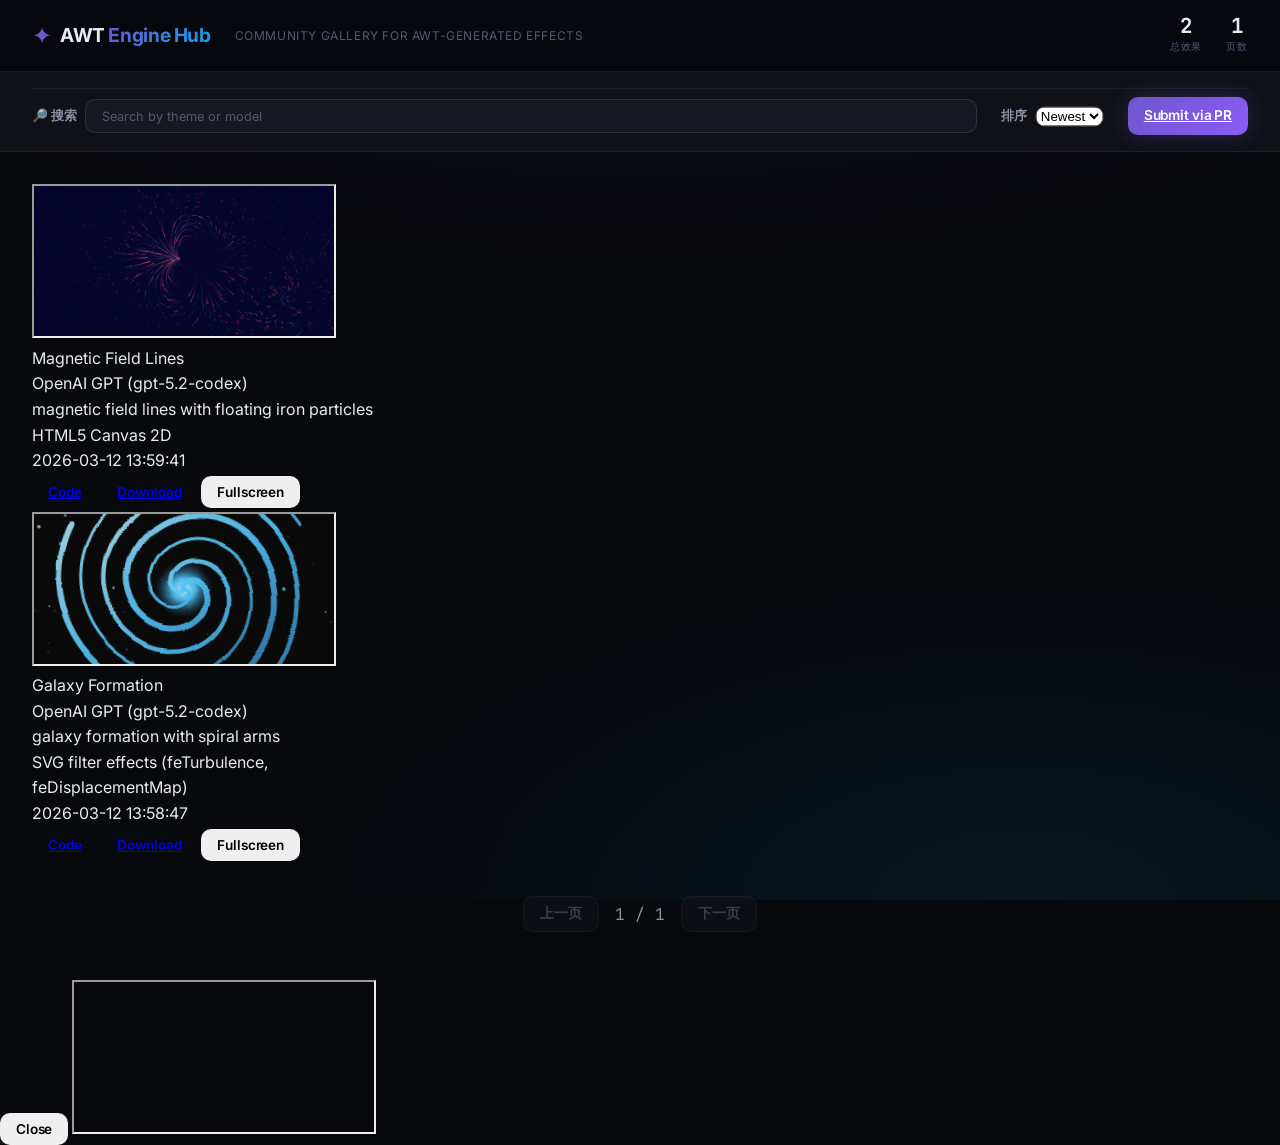
==== index.html @ 46ad435f "Rename to AWT-Engine-Hub, align UI, add pagination" ====
<!DOCTYPE html>
<html lang="en">
<head>
  <meta charset="UTF-8" />
  <meta name="viewport" content="width=device-width, initial-scale=1.0" />
  <title>AWT Engine Hub</title>
  <link rel="preconnect" href="https://fonts.googleapis.com" />
  <link rel="preconnect" href="https://fonts.gstatic.com" crossorigin />
  <link href="https://fonts.googleapis.com/css2?family=Inter:wght@300;400;500;600;700&family=JetBrains+Mono:wght@400;500&display=swap" rel="stylesheet" />
  <link rel="stylesheet" href="assets/style.css" />
</head>
<body>
  <header id="app-header">
    <div class="header-left">
      <div class="logo">
        <span class="logo-icon">✦</span>
        <h1>AWT <span class="accent">Engine Hub</span></h1>
      </div>
      <p class="tagline">Community gallery for AWT-generated effects</p>
    </div>
    <div class="header-right">
      <div class="stats-bar" id="stats-bar">
        <div class="stat">
          <span class="stat-value" id="stat-total">0</span>
          <span class="stat-label">总效果</span>
        </div>
        <div class="stat">
          <span class="stat-value" id="stat-pages">0</span>
          <span class="stat-label">页数</span>
        </div>
      </div>
    </div>
  </header>

  <section id="control-panel">
    <div class="controls-row controls-row-extra">
      <div class="topic-control">
        <label for="search">🔎 搜索</label>
        <input id="search" type="text" placeholder="Search by theme or model" />
      </div>
      <div class="dimension-toggle">
        <label>排序</label>
        <div class="toggle-group">
          <select id="sort" class="select">
            <option value="newest">Newest</option>
            <option value="oldest">Oldest</option>
          </select>
        </div>
      </div>
      <div class="evolution-control">
        <a class="btn btn-primary" href="https://github.com/sge2a/AWT-Engine-Hub/new/main/effects" target="_blank">Submit via PR</a>
      </div>
    </div>
  </section>

  <section id="gallery" class="gallery-grid" >
    <div id="grid" class="grid"></div>
    <div id="empty" class="empty">No effects yet. Submit one via PR!</div>
  </section>

  <div class="pagination" id="pager">
    <button class="btn btn-secondary" id="page-prev">上一页</button>
    <span class="page-info" id="page-info">1 / 1</span>
    <button class="btn btn-secondary" id="page-next">下一页</button>
  </div>

  <div id="modal" class="modal">
    <div class="inner">
      <button id="modal-close" class="btn close">Close</button>
      <iframe id="modal-frame" sandbox="allow-scripts" title="Fullscreen"></iframe>
    </div>
  </div>

  <script src="assets/app.js"></script>
</body>
</html>
---- assets/style.css ----
/* ================================================
   AWT Visual Effects — Design System
   ================================================ */

/* === CSS Variables === */
:root {
  /* Color Palette */
  --bg-primary: #08090d;
  --bg-secondary: #0f1117;
  --bg-surface: #161821;
  --bg-surface-hover: #1c1e2a;
  --bg-elevated: #1f2233;

  --text-primary: #e8eaf0;
  --text-secondary: #8b8fa3;
  --text-muted: #555770;

  --accent-primary: #6e56cf;
  --accent-primary-hover: #7c67d6;
  --accent-secondary: #0ea5e9;
  --accent-success: #22c55e;
  --accent-warning: #f59e0b;
  --accent-error: #ef4444;

  --border-subtle: rgba(255, 255, 255, 0.06);
  --border-default: rgba(255, 255, 255, 0.1);

  --glow-accent: 0 0 20px rgba(110, 86, 207, 0.3);
  --glow-success: 0 0 15px rgba(34, 197, 94, 0.3);

  /* Typography */
  --font-sans: 'Inter', -apple-system, sans-serif;
  --font-mono: 'JetBrains Mono', 'Fira Code', monospace;

  /* Spacing */
  --space-xs: 4px;
  --space-sm: 8px;
  --space-md: 16px;
  --space-lg: 24px;
  --space-xl: 32px;
  --space-2xl: 48px;

  /* Radius */
  --radius-sm: 6px;
  --radius-md: 10px;
  --radius-lg: 16px;
  --radius-xl: 24px;

  /* Transitions */
  --ease-out: cubic-bezier(0.16, 1, 0.3, 1);
  --ease-spring: cubic-bezier(0.34, 1.56, 0.64, 1);
  --duration-fast: 150ms;
  --duration-normal: 250ms;
  --duration-slow: 400ms;
}

/* === Reset & Base === */
*,
*::before,
*::after {
  margin: 0;
  padding: 0;
  box-sizing: border-box;
}

html {
  font-size: 16px;
  -webkit-font-smoothing: antialiased;
  -moz-osx-font-smoothing: grayscale;
}

body {
  font-family: var(--font-sans);
  background: var(--bg-primary);
  color: var(--text-primary);
  min-height: 100vh;
  line-height: 1.6;
  overflow-x: hidden;
}

/* Subtle animated background */
body::before {
  content: '';
  position: fixed;
  top: 0;
  left: 0;
  right: 0;
  bottom: 0;
  background:
    radial-gradient(ellipse 80% 50% at 50% -20%, rgba(110, 86, 207, 0.12), transparent),
    radial-gradient(ellipse 60% 40% at 80% 100%, rgba(14, 165, 233, 0.08), transparent);
  pointer-events: none;
  z-index: 0;
}

/* === Header === */
#app-header {
  position: sticky;
  top: 0;
  z-index: 100;
  display: flex;
  align-items: center;
  justify-content: space-between;
  padding: var(--space-md) var(--space-xl);
  background: rgba(8, 9, 13, 0.85);
  backdrop-filter: blur(20px) saturate(180%);
  -webkit-backdrop-filter: blur(20px) saturate(180%);
  border-bottom: 1px solid var(--border-subtle);
}

.header-left {
  display: flex;
  align-items: center;
  gap: var(--space-lg);
}

.logo {
  display: flex;
  align-items: center;
  gap: var(--space-sm);
}

.logo-icon {
  font-size: 1.5rem;
  color: var(--accent-primary);
  animation: pulse-glow 3s ease-in-out infinite;
}

@keyframes pulse-glow {
  0%, 100% { opacity: 1; text-shadow: 0 0 10px rgba(110, 86, 207, 0.5); }
  50% { opacity: 0.7; text-shadow: 0 0 20px rgba(110, 86, 207, 0.8); }
}

.logo h1 {
  font-size: 1.2rem;
  font-weight: 700;
  letter-spacing: -0.02em;
}

.logo .accent {
  background: linear-gradient(135deg, var(--accent-primary), var(--accent-secondary));
  -webkit-background-clip: text;
  -webkit-text-fill-color: transparent;
  background-clip: text;
}

.tagline {
  font-size: 0.75rem;
  color: var(--text-muted);
  font-weight: 400;
  letter-spacing: 0.05em;
  text-transform: uppercase;
}

.stats-bar {
  display: flex;
  gap: var(--space-lg);
}

.stat {
  display: flex;
  flex-direction: column;
  align-items: center;
  gap: 2px;
}

.stat-value {
  font-size: 1.3rem;
  font-weight: 700;
  font-family: var(--font-mono);
  color: var(--text-primary);
  line-height: 1;
}

.stat-label {
  font-size: 0.65rem;
  color: var(--text-muted);
  text-transform: uppercase;
  letter-spacing: 0.08em;
}

/* === Control Panel === */
#control-panel {
  position: relative;
  z-index: 10;
  padding: var(--space-md) var(--space-xl);
  background: var(--bg-secondary);
  border-bottom: 1px solid var(--border-subtle);
  display: flex;
  flex-direction: column;
  gap: var(--space-md);
}

.gallery-grid {
  padding: 0 var(--space-xl) var(--space-2xl);
}

.pagination {
  display: flex;
  align-items: center;
  justify-content: center;
  gap: var(--space-md);
  padding-bottom: var(--space-2xl);
}

.page-info {
  color: var(--text-secondary);
  font-family: var(--font-mono);
}

.controls-row {
  display: flex;
  align-items: center;
  gap: var(--space-md);
  flex-wrap: wrap;
}

.providers-row {
  display: flex;
  gap: var(--space-sm);
  flex-wrap: wrap;
}

.provider-badge {
  display: inline-flex;
  align-items: center;
  gap: var(--space-xs);
  padding: var(--space-xs) var(--space-sm);
  border-radius: var(--radius-sm);
  font-size: 0.75rem;
  font-weight: 500;
  background: rgba(255, 255, 255, 0.04);
  border: 1px solid var(--border-subtle);
  transition: all var(--duration-fast) var(--ease-out);
}

.provider-badge .dot {
  width: 6px;
  height: 6px;
  border-radius: 50%;
}

.provider-badge:hover {
  background: rgba(255, 255, 255, 0.08);
}

/* Buttons */
.btn {
  display: inline-flex;
  align-items: center;
  gap: var(--space-sm);
  padding: var(--space-sm) var(--space-md);
  border: none;
  border-radius: var(--radius-md);
  font-family: var(--font-sans);
  font-size: 0.85rem;
  font-weight: 600;
  cursor: pointer;
  transition: all var(--duration-fast) var(--ease-out);
  letter-spacing: -0.01em;
}

.btn:disabled {
  opacity: 0.4;
  cursor: not-allowed;
}

.btn-primary {
  background: linear-gradient(135deg, var(--accent-primary), #8b5cf6);
  color: white;
  box-shadow: var(--glow-accent);
}

.btn-primary:hover:not(:disabled) {
  transform: translateY(-1px);
  box-shadow: 0 4px 20px rgba(110, 86, 207, 0.4);
}

.btn-secondary {
  background: var(--bg-surface);
  color: var(--text-secondary);
  border: 1px solid var(--border-default);
}

.btn-secondary:hover:not(:disabled) {
  background: var(--bg-surface-hover);
  color: var(--text-primary);
}

.btn-accent {
  background: linear-gradient(135deg, var(--accent-secondary), #38bdf8);
  color: white;
}

.btn-accent:hover:not(:disabled) {
  transform: translateY(-1px);
  box-shadow: 0 4px 20px rgba(14, 165, 233, 0.4);
}

.btn-icon-only {
  background: rgba(255, 255, 255, 0.06);
  color: var(--text-secondary);
  border: 1px solid var(--border-subtle);
  width: 36px;
  height: 36px;
  padding: 0;
  display: inline-flex;
  align-items: center;
  justify-content: center;
  border-radius: var(--radius-sm);
  cursor: pointer;
  font-family: var(--font-mono);
  font-size: 0.85rem;
  transition: all var(--duration-fast) var(--ease-out);
}

.btn-icon-only:hover {
  background: rgba(255, 255, 255, 0.12);
  color: var(--text-primary);
}

.btn-small {
  font-size: 0.75rem;
  padding: var(--space-xs) var(--space-sm);
  background: var(--accent-primary);
  color: white;
  border: none;
  border-radius: var(--radius-sm);
  cursor: pointer;
  font-family: var(--font-sans);
  font-weight: 600;
  transition: all var(--duration-fast) var(--ease-out);
}

.btn-small:hover {
  background: var(--accent-primary-hover);
}

.btn-icon {
  font-size: 0.75rem;
}

.interval-control {
  display: flex;
  align-items: center;
  gap: var(--space-sm);
  margin-left: auto;
  font-size: 0.85rem;
  color: var(--text-secondary);
}

.interval-control label {
  font-weight: 500;
}

.interval-control input {
  width: 70px;
  padding: var(--space-xs) var(--space-sm);
  border: 1px solid var(--border-default);
  border-radius: var(--radius-sm);
  background: var(--bg-surface);
  color: var(--text-primary);
  font-family: var(--font-mono);
  font-size: 0.85rem;
  text-align: center;
  transition: border-color var(--duration-fast);
}

.interval-control input:focus {
  outline: none;
  border-color: var(--accent-primary);
}

/* Status Indicator */
.status-indicator {
  display: flex;
  align-items: center;
  gap: var(--space-sm);
  font-size: 0.8rem;
  color: var(--text-muted);
}

.status-dot {
  width: 8px;
  height: 8px;
  border-radius: 50%;
  background: var(--text-muted);
  transition: background var(--duration-normal);
}

.status-indicator.active .status-dot {
  background: var(--accent-success);
  box-shadow: var(--glow-success);
  animation: status-pulse 1.5s ease-in-out infinite;
}

.status-indicator.generating .status-dot {
  background: var(--accent-warning);
  animation: status-pulse 0.8s ease-in-out infinite;
}

@keyframes status-pulse {
  0%, 100% { opacity: 1; }
  50% { opacity: 0.4; }
}

/* === Gallery === */
#gallery {
  position: relative;
  z-index: 1;
  padding: var(--space-xl);
  min-height: calc(100vh - 180px);
}

.gallery-grid {
  display: grid;
  grid-template-columns: repeat(auto-fill, minmax(380px, 1fr));
  gap: var(--space-lg);
}

/* Empty State */
.empty-state {
  display: flex;
  flex-direction: column;
  align-items: center;
  justify-content: center;
  min-height: 60vh;
  text-align: center;
  gap: var(--space-md);
}

.empty-state.hidden {
  display: none;
}

.empty-icon {
  font-size: 4rem;
  color: var(--accent-primary);
  opacity: 0.3;
  animation: float 3s ease-in-out infinite;
}

@keyframes float {
  0%, 100% { transform: translateY(0); }
  50% { transform: translateY(-10px); }
}

.empty-state h2 {
  font-size: 1.2rem;
  font-weight: 600;
  color: var(--text-secondary);
}

.empty-state p {
  font-size: 0.9rem;
  color: var(--text-muted);
}

/* === Effect Card === */
.effect-card {
  position: relative;
  border-radius: var(--radius-lg);
  overflow: hidden;
  background: var(--bg-surface);
  border: 1px solid var(--border-subtle);
  transition: all var(--duration-normal) var(--ease-out);
  animation: card-enter 0.5s var(--ease-spring) both;
}

@keyframes card-enter {
  from {
    opacity: 0;
    transform: translateY(20px) scale(0.95);
  }
  to {
    opacity: 1;
    transform: translateY(0) scale(1);
  }
}

.effect-card:hover {
  border-color: rgba(110, 86, 207, 0.3);
  box-shadow: 0 8px 32px rgba(0, 0, 0, 0.3), 0 0 0 1px rgba(110, 86, 207, 0.15);
  transform: translateY(-2px);
}

.card-preview {
  position: relative;
  width: 100%;
  aspect-ratio: 16 / 10;
  overflow: hidden;
  cursor: pointer;
  background: #050507;
}

.card-preview iframe {
  width: 100%;
  height: 100%;
  border: none;
  pointer-events: none;
}

.card-preview-overlay {
  position: absolute;
  inset: 0;
  background: linear-gradient(180deg, transparent 60%, rgba(0, 0, 0, 0.6));
  opacity: 0;
  transition: opacity var(--duration-fast);
  display: flex;
  align-items: flex-end;
  justify-content: center;
  padding: var(--space-md);
}

.card-preview:hover .card-preview-overlay {
  opacity: 1;
}

.card-preview-expand {
  background: rgba(255, 255, 255, 0.15);
  backdrop-filter: blur(10px);
  -webkit-backdrop-filter: blur(10px);
  border: 1px solid rgba(255, 255, 255, 0.2);
  color: white;
  padding: var(--space-xs) var(--space-md);
  border-radius: var(--radius-sm);
  font-size: 0.75rem;
  font-weight: 600;
  cursor: pointer;
  transition: all var(--duration-fast);
}

.card-preview-expand:hover {
  background: rgba(255, 255, 255, 0.25);
}

.card-info {
  padding: var(--space-md);
  display: flex;
  flex-direction: column;
  gap: var(--space-sm);
}

.card-model {
  display: inline-flex;
  align-items: center;
  gap: var(--space-xs);
  font-size: 0.7rem;
  font-weight: 600;
  text-transform: uppercase;
  letter-spacing: 0.05em;
}

.card-model .dot {
  width: 6px;
  height: 6px;
  border-radius: 50%;
  display: inline-block;
}

.card-theme {
  font-size: 0.85rem;
  color: var(--text-secondary);
  line-height: 1.4;
  display: -webkit-box;
  -webkit-line-clamp: 2;
  -webkit-box-orient: vertical;
  overflow: hidden;
}

.card-footer {
  display: flex;
  align-items: center;
  justify-content: space-between;
  padding: 0 var(--space-md) var(--space-md);
}

.card-technique {
  font-size: 0.7rem;
  font-family: var(--font-mono);
  color: var(--text-muted);
  padding: 2px var(--space-sm);
  background: rgba(255, 255, 255, 0.04);
  border-radius: var(--radius-sm);
}

.card-rating {
  font-size: 0.7rem;
  font-family: var(--font-mono);
  color: var(--accent-success);
  padding: 2px var(--space-sm);
  background: rgba(34, 197, 94, 0.12);
  border-radius: var(--radius-sm);
}

.card-time {
  font-size: 0.7rem;
  color: var(--text-muted);
  font-family: var(--font-mono);
}

.card-actions {
  display: flex;
  gap: var(--space-xs);
}

.card-actions button {
  background: none;
  border: none;
  color: var(--text-muted);
  cursor: pointer;
  font-size: 0.9rem;
  padding: var(--space-xs);
  border-radius: var(--radius-sm);
  transition: all var(--duration-fast);
}

.card-actions button:hover {
  color: var(--text-primary);
  background: rgba(255, 255, 255, 0.06);
}

.card-actions button.favorited {
  color: #f43f5e;
}

.card-actions button.btn-delete {
  color: var(--accent-error);
}

.card-actions button.btn-delete:hover {
  color: #fff;
  background: var(--accent-error);
}

/* === Fullscreen Modal === */
.modal-overlay {
  position: fixed;
  inset: 0;
  z-index: 1000;
  background: var(--bg-primary);
  display: none;
  flex-direction: column;
}

.modal-overlay.active {
  display: flex;
}

.modal-header {
  display: flex;
  align-items: center;
  justify-content: space-between;
  padding: var(--space-md) var(--space-xl);
  background: rgba(8, 9, 13, 0.9);
  backdrop-filter: blur(20px);
  border-bottom: 1px solid var(--border-subtle);
  z-index: 1;
}

.modal-info {
  display: flex;
  align-items: center;
  gap: var(--space-md);
}

.modal-info .modal-model {
  font-weight: 600;
  font-size: 0.9rem;
}

.modal-info .modal-theme {
  font-size: 0.8rem;
  color: var(--text-secondary);
}

.modal-actions {
  display: flex;
  gap: var(--space-sm);
}

#modal-iframe {
  flex: 1;
  width: 100%;
  border: none;
  background: #050507;
}

/* === Code Viewer Modal === */
.code-modal-overlay {
  position: fixed;
  inset: 0;
  z-index: 1100;
  background: rgba(0, 0, 0, 0.7);
  backdrop-filter: blur(8px);
  display: none;
  align-items: center;
  justify-content: center;
  padding: var(--space-2xl);
}

.code-modal-overlay.active {
  display: flex;
}

.code-modal {
  width: 100%;
  max-width: 900px;
  max-height: 80vh;
  background: var(--bg-elevated);
  border: 1px solid var(--border-default);
  border-radius: var(--radius-lg);
  display: flex;
  flex-direction: column;
  overflow: hidden;
}

.code-modal-header {
  display: flex;
  align-items: center;
  justify-content: space-between;
  padding: var(--space-md) var(--space-lg);
  border-bottom: 1px solid var(--border-subtle);
}

.code-modal-header h3 {
  font-size: 0.95rem;
  font-weight: 600;
}

.code-modal-actions {
  display: flex;
  align-items: center;
  gap: var(--space-sm);
}

.code-content {
  flex: 1;
  overflow: auto;
  padding: var(--space-lg);
  font-family: var(--font-mono);
  font-size: 0.78rem;
  line-height: 1.7;
  color: var(--text-secondary);
  tab-size: 2;
  white-space: pre-wrap;
  word-break: break-word;
}

/* === Toast Notifications === */
.toast-container {
  position: fixed;
  bottom: var(--space-xl);
  right: var(--space-xl);
  z-index: 2000;
  display: flex;
  flex-direction: column-reverse;
  gap: var(--space-sm);
}

.toast {
  display: flex;
  align-items: center;
  gap: var(--space-sm);
  padding: var(--space-sm) var(--space-md);
  border-radius: var(--radius-md);
  font-size: 0.8rem;
  font-weight: 500;
  background: var(--bg-elevated);
  border: 1px solid var(--border-default);
  box-shadow: 0 8px 24px rgba(0, 0, 0, 0.4);
  animation: toast-in 0.4s var(--ease-spring) both;
  max-width: 400px;
}

@keyframes toast-in {
  from {
    opacity: 0;
    transform: translateY(10px) scale(0.95);
  }
}

.toast.toast-out {
  animation: toast-out 0.3s var(--ease-out) both;
}

@keyframes toast-out {
  to {
    opacity: 0;
    transform: translateY(-10px) scale(0.95);
  }
}

.toast-success { border-left: 3px solid var(--accent-success); }
.toast-error { border-left: 3px solid var(--accent-error); }
.toast-info { border-left: 3px solid var(--accent-secondary); }

/* === Settings Modal === */
.settings-overlay {
  position: fixed;
  inset: 0;
  z-index: 1200;
  background: rgba(0, 0, 0, 0.7);
  backdrop-filter: blur(8px);
  display: none;
  align-items: center;
  justify-content: center;
  padding: var(--space-xl);
}

.settings-overlay.active {
  display: flex;
}

.settings-modal {
  width: 100%;
  max-width: 680px;
  max-height: 85vh;
  background: var(--bg-elevated);
  border: 1px solid var(--border-default);
  border-radius: var(--radius-lg);
  display: flex;
  flex-direction: column;
  overflow: hidden;
  animation: settings-in 0.35s var(--ease-spring) both;
}

@keyframes settings-in {
  from {
    opacity: 0;
    transform: scale(0.92) translateY(10px);
  }
}

.settings-header {
  display: flex;
  align-items: center;
  justify-content: space-between;
  padding: var(--space-lg);
  border-bottom: 1px solid var(--border-subtle);
}

.settings-header h3 {
  font-size: 1.05rem;
  font-weight: 700;
}

.settings-body {
  flex: 1;
  overflow-y: auto;
  padding: var(--space-lg);
  display: flex;
  flex-direction: column;
  gap: var(--space-xl);
}

.settings-section h4 {
  font-size: 0.9rem;
  font-weight: 600;
  margin-bottom: var(--space-sm);
  color: var(--text-primary);
}

.settings-hint {
  font-size: 0.75rem;
  color: var(--text-muted);
  margin-bottom: var(--space-md);
  line-height: 1.5;
}

.settings-footer {
  display: flex;
  align-items: center;
  justify-content: flex-end;
  gap: var(--space-sm);
  padding: var(--space-md) var(--space-lg);
  border-top: 1px solid var(--border-subtle);
  background: var(--bg-surface);
}

/* Provider Config Cards */
.provider-configs {
  display: flex;
  flex-direction: column;
  gap: var(--space-md);
}

.provider-config-card {
  background: var(--bg-surface);
  border: 1px solid var(--border-subtle);
  border-radius: var(--radius-md);
  overflow: hidden;
  transition: border-color var(--duration-fast);
}

.provider-config-card.enabled {
  border-color: rgba(34, 197, 94, 0.3);
}

.provider-config-card-header {
  display: flex;
  align-items: center;
  justify-content: space-between;
  padding: var(--space-sm) var(--space-md);
  background: rgba(255, 255, 255, 0.02);
  cursor: pointer;
  user-select: none;
  transition: background var(--duration-fast);
}

.provider-config-card-header:hover {
  background: rgba(255, 255, 255, 0.04);
}

.provider-config-card-name {
  display: flex;
  align-items: center;
  gap: var(--space-sm);
  font-weight: 600;
  font-size: 0.85rem;
}

.provider-config-card-name .dot {
  width: 8px;
  height: 8px;
  border-radius: 50%;
}

.provider-config-card-status {
  font-size: 0.7rem;
  padding: 2px var(--space-sm);
  border-radius: var(--radius-sm);
  font-weight: 600;
}

.provider-config-card-status.active {
  background: rgba(34, 197, 94, 0.15);
  color: var(--accent-success);
}

.provider-config-card-status.inactive {
  background: rgba(255, 255, 255, 0.04);
  color: var(--text-muted);
}

.provider-config-card-body {
  padding: var(--space-md);
  display: none;
  flex-direction: column;
  gap: var(--space-sm);
  border-top: 1px solid var(--border-subtle);
}

.provider-config-card.expanded .provider-config-card-body {
  display: flex;
}

.provider-config-card-header .expand-icon {
  font-size: 0.7rem;
  color: var(--text-muted);
  transition: transform var(--duration-fast);
}

.provider-config-card.expanded .expand-icon {
  transform: rotate(180deg);
}

/* Form inputs inside settings */
.settings-field {
  display: flex;
  flex-direction: column;
  gap: 4px;
}

.settings-field label {
  font-size: 0.72rem;
  font-weight: 500;
  color: var(--text-secondary);
  text-transform: uppercase;
  letter-spacing: 0.05em;
}

.settings-field input[type="text"],
.settings-field input[type="password"],
.settings-field input[type="url"] {
  padding: var(--space-sm) var(--space-md);
  border: 1px solid var(--border-default);
  border-radius: var(--radius-sm);
  background: var(--bg-primary);
  color: var(--text-primary);
  font-family: var(--font-mono);
  font-size: 0.8rem;
  transition: border-color var(--duration-fast);
}

.settings-field input:focus {
  outline: none;
  border-color: var(--accent-primary);
}

.settings-field input::placeholder {
  color: var(--text-muted);
  font-style: italic;
}

.provider-config-card-actions {
  display: flex;
  gap: var(--space-sm);
  margin-top: var(--space-sm);
}

.btn-danger {
  background: rgba(239, 68, 68, 0.15);
  color: var(--accent-error);
  border: 1px solid rgba(239, 68, 68, 0.2);
  font-size: 0.75rem;
  padding: var(--space-xs) var(--space-sm);
  border-radius: var(--radius-sm);
  cursor: pointer;
  font-family: var(--font-sans);
  font-weight: 600;
  transition: all var(--duration-fast);
}

.btn-danger:hover {
  background: rgba(239, 68, 68, 0.25);
}

.btn-save-provider {
  background: rgba(34, 197, 94, 0.15);
  color: var(--accent-success);
  border: 1px solid rgba(34, 197, 94, 0.2);
  font-size: 0.75rem;
  padding: var(--space-xs) var(--space-sm);
  border-radius: var(--radius-sm);
  cursor: pointer;
  font-family: var(--font-sans);
  font-weight: 600;
  transition: all var(--duration-fast);
}

.btn-save-provider:hover {
  background: rgba(34, 197, 94, 0.25);
}

/* Concurrency */
.concurrency-control {
  display: flex;
  flex-direction: column;
  gap: var(--space-sm);
}

.concurrency-control label {
  font-size: 0.8rem;
  font-weight: 500;
  color: var(--text-secondary);
}

.concurrency-input-row {
  display: flex;
  align-items: center;
  gap: var(--space-md);
}

.concurrency-input-row input[type="range"] {
  flex: 1;
  height: 4px;
  -webkit-appearance: none;
  appearance: none;
  background: var(--border-default);
  border-radius: 2px;
  outline: none;
}

.concurrency-input-row input[type="range"]::-webkit-slider-thumb {
  -webkit-appearance: none;
  appearance: none;
  width: 16px;
  height: 16px;
  border-radius: 50%;
  background: var(--accent-primary);
  cursor: pointer;
  box-shadow: 0 0 8px rgba(110, 86, 207, 0.4);
}

.concurrency-input-row input[type="number"] {
  width: 60px;
  padding: var(--space-xs) var(--space-sm);
  border: 1px solid var(--border-default);
  border-radius: var(--radius-sm);
  background: var(--bg-surface);
  color: var(--text-primary);
  font-family: var(--font-mono);
  font-size: 0.85rem;
  text-align: center;
}

/* === Scrollbar === */
::-webkit-scrollbar {
  width: 6px;
  height: 6px;
}

::-webkit-scrollbar-track {
  background: transparent;
}

::-webkit-scrollbar-thumb {
  background: rgba(255, 255, 255, 0.1);
  border-radius: 3px;
}

::-webkit-scrollbar-thumb:hover {
  background: rgba(255, 255, 255, 0.2);
}

/* === Pagination Bar === */
.pagination-bar {
  display: flex;
  align-items: center;
  justify-content: center;
  gap: var(--space-sm);
  padding: var(--space-xl) 0 var(--space-md);
  flex-wrap: wrap;
}

.pagination-pages {
  display: flex;
  align-items: center;
  gap: 4px;
}

.pagination-btn {
  display: inline-flex;
  align-items: center;
  justify-content: center;
  min-width: 36px;
  height: 36px;
  padding: 0 var(--space-sm);
  border: 1px solid var(--border-subtle);
  border-radius: var(--radius-sm);
  background: rgba(255, 255, 255, 0.04);
  color: var(--text-secondary);
  font-family: var(--font-mono);
  font-size: 0.8rem;
  font-weight: 500;
  cursor: pointer;
  transition: all var(--duration-fast) var(--ease-out);
  user-select: none;
}

.pagination-btn:hover:not(:disabled):not(.active) {
  background: rgba(255, 255, 255, 0.08);
  border-color: var(--border-default);
  color: var(--text-primary);
  transform: translateY(-1px);
}

.pagination-btn.active {
  background: linear-gradient(135deg, var(--accent-primary), #8b5cf6);
  color: white;
  border-color: transparent;
  box-shadow: var(--glow-accent);
  font-weight: 700;
}

.pagination-btn:disabled {
  opacity: 0.3;
  cursor: not-allowed;
}

.pagination-nav {
  font-family: var(--font-sans);
  font-size: 0.78rem;
  gap: 4px;
  padding: 0 var(--space-md);
}

.pagination-ellipsis {
  display: inline-flex;
  align-items: center;
  justify-content: center;
  width: 28px;
  height: 36px;
  color: var(--text-muted);
  font-size: 0.9rem;
  user-select: none;
}

.pagination-info {
  font-size: 0.72rem;
  color: var(--text-muted);
  font-family: var(--font-mono);
  margin-left: var(--space-sm);
  letter-spacing: 0.03em;
}

/* === Topic Input === */
.controls-row-extra {
  gap: var(--space-lg);
  padding-top: var(--space-sm);
  border-top: 1px solid var(--border-subtle);
}

.topic-control {
  display: flex;
  align-items: center;
  gap: var(--space-sm);
  flex: 1;
  min-width: 200px;
}

.topic-control label {
  font-size: 0.8rem;
  font-weight: 600;
  color: var(--text-secondary);
  white-space: nowrap;
}

.topic-control input {
  flex: 1;
  padding: var(--space-sm) var(--space-md);
  border: 1px solid var(--border-default);
  border-radius: var(--radius-md);
  background: var(--bg-surface);
  color: var(--text-primary);
  font-family: var(--font-sans);
  font-size: 0.85rem;
  transition: all var(--duration-fast);
}

.topic-control input:focus {
  outline: none;
  border-color: var(--accent-primary);
  box-shadow: 0 0 0 3px rgba(110, 86, 207, 0.15);
}

.topic-control input::placeholder {
  color: var(--text-muted);
  font-size: 0.8rem;
}

.btn-ghost {
  background: transparent;
  color: var(--text-muted);
  border: none;
  padding: var(--space-xs);
  font-size: 0.75rem;
  cursor: pointer;
  border-radius: var(--radius-sm);
  transition: all var(--duration-fast);
}

.btn-ghost:hover {
  color: var(--text-primary);
  background: rgba(255, 255, 255, 0.06);
}

/* === Dimension Toggle === */
.dimension-toggle {
  display: flex;
  align-items: center;
  gap: var(--space-sm);
}

.dimension-toggle label {
  font-size: 0.8rem;
  font-weight: 600;
  color: var(--text-secondary);
  white-space: nowrap;
}

.toggle-group {
  display: flex;
  background: var(--bg-surface);
  border: 1px solid var(--border-default);
  border-radius: var(--radius-md);
  overflow: hidden;
}

.toggle-btn {
  padding: var(--space-sm) var(--space-md);
  border: none;
  background: transparent;
  color: var(--text-muted);
  font-family: var(--font-mono);
  font-size: 0.85rem;
  font-weight: 700;
  cursor: pointer;
  transition: all var(--duration-fast) var(--ease-out);
  position: relative;
}

.toggle-btn:first-child {
  border-right: 1px solid var(--border-subtle);
}

.toggle-btn.active {
  background: linear-gradient(135deg, var(--accent-primary), #8b5cf6);
  color: white;
  box-shadow: inset 0 0 12px rgba(0, 0, 0, 0.2);
}

.toggle-btn:not(.active):hover {
  background: rgba(255, 255, 255, 0.06);
  color: var(--text-secondary);
}

/* === Evolution Mode Toggle === */
.evolution-control {
  display: flex;
  align-items: center;
  gap: var(--space-sm);
}

.evolution-control label {
  font-size: 0.8rem;
  font-weight: 600;
  color: var(--text-secondary);
  white-space: nowrap;
}

.switch-wrapper {
  position: relative;
  display: inline-flex;
  align-items: center;
  width: 44px;
  height: 24px;
  cursor: pointer;
}

.switch-input {
  position: absolute;
  opacity: 0;
  width: 0;
  height: 0;
}

.switch-slider {
  position: absolute;
  inset: 0;
  background: var(--bg-surface);
  border: 1px solid var(--border-default);
  border-radius: 12px;
  transition: all var(--duration-normal) var(--ease-out);
}

.switch-slider::before {
  content: '';
  position: absolute;
  top: 2px;
  left: 2px;
  width: 18px;
  height: 18px;
  background: var(--text-muted);
  border-radius: 50%;
  transition: all var(--duration-normal) var(--ease-spring);
}

.switch-input:checked + .switch-slider {
  background: linear-gradient(135deg, #10b981, #34d399);
  border-color: transparent;
  box-shadow: 0 0 12px rgba(16, 185, 129, 0.3);
}

.switch-input:checked + .switch-slider::before {
  transform: translateX(20px);
  background: white;
}

/* === Evolution Info Bar === */
.evolution-info {
  display: flex;
  align-items: center;
  gap: var(--space-md);
  padding: var(--space-sm) var(--space-md);
  background: linear-gradient(135deg, rgba(16, 185, 129, 0.08), rgba(52, 211, 153, 0.04));
  border: 1px solid rgba(16, 185, 129, 0.2);
  border-radius: var(--radius-md);
  animation: evo-fade-in 0.4s var(--ease-spring) both;
}

@keyframes evo-fade-in {
  from {
    opacity: 0;
    transform: translateY(-5px);
  }
}

.evolution-info.hidden {
  display: none;
}

.evolution-badge {
  font-size: 0.75rem;
  font-weight: 700;
  color: #34d399;
  white-space: nowrap;
  padding: 2px var(--space-sm);
  background: rgba(16, 185, 129, 0.12);
  border-radius: var(--radius-sm);
  letter-spacing: 0.02em;
}

.evolution-stats {
  display: flex;
  gap: var(--space-lg);
  flex-wrap: wrap;
}

.evo-stat {
  font-size: 0.78rem;
  color: var(--text-secondary);
  font-family: var(--font-mono);
}

.evo-stat strong {
  color: var(--text-primary);
  font-weight: 700;
}

.evo-feedback {
  font-family: var(--font-sans);
  font-style: italic;
  color: var(--text-muted);
  max-width: 400px;
  overflow: hidden;
  text-overflow: ellipsis;
  white-space: nowrap;
}

/* === Responsive === */
@media (max-width: 768px) {
  #app-header {
    flex-direction: column;
    gap: var(--space-md);
    padding: var(--space-md);
  }

  .header-left {
    flex-direction: column;
    align-items: flex-start;
    gap: var(--space-xs);
  }

  .controls-row {
    flex-wrap: wrap;
  }

  .controls-row-extra {
    flex-direction: column;
    align-items: stretch;
  }

  .topic-control {
    min-width: 100%;
  }

  .interval-control {
    margin-left: 0;
    width: 100%;
  }

  .gallery-grid {
    grid-template-columns: 1fr;
  }

  #gallery {
    padding: var(--space-md);
  }

  .evolution-info {
    flex-direction: column;
    align-items: flex-start;
  }

  .evolution-stats {
    gap: var(--space-sm);
  }
}

@media (max-width: 480px) {
  .gallery-grid {
    grid-template-columns: 1fr;
  }
}
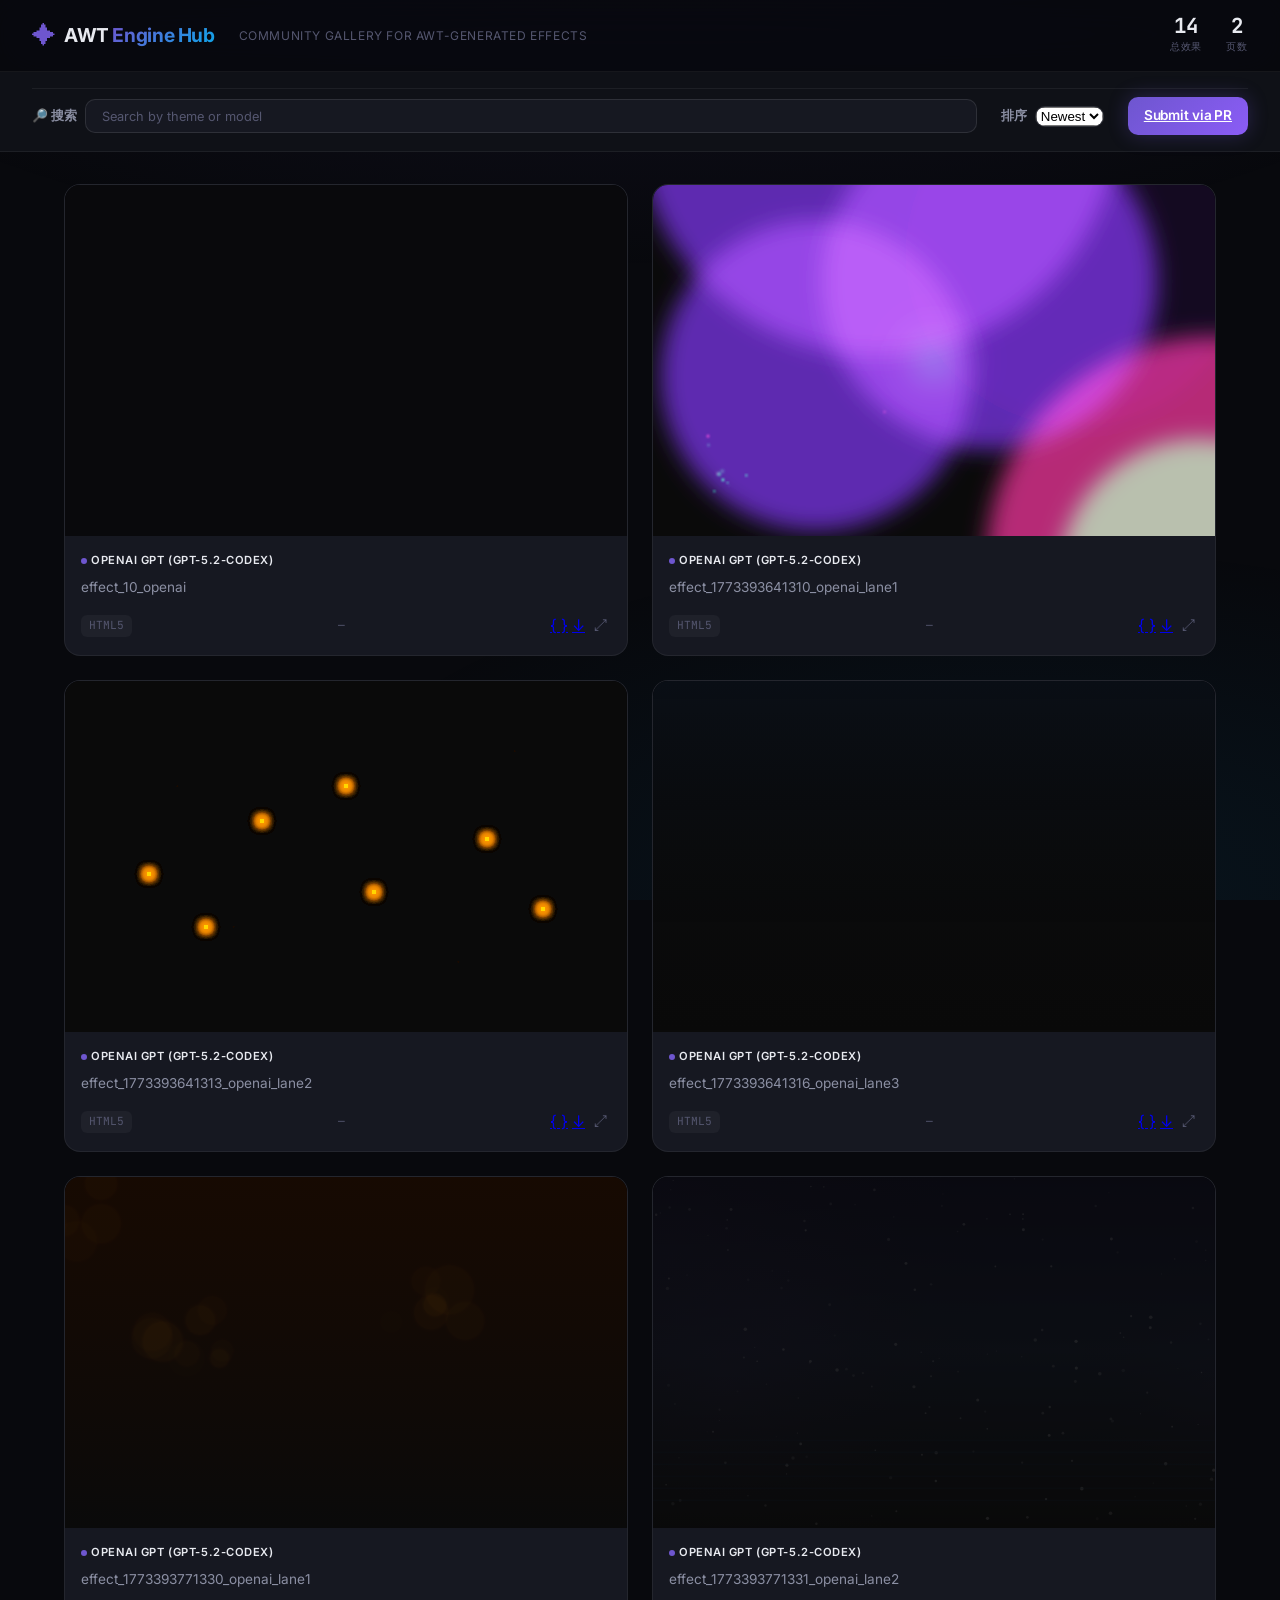
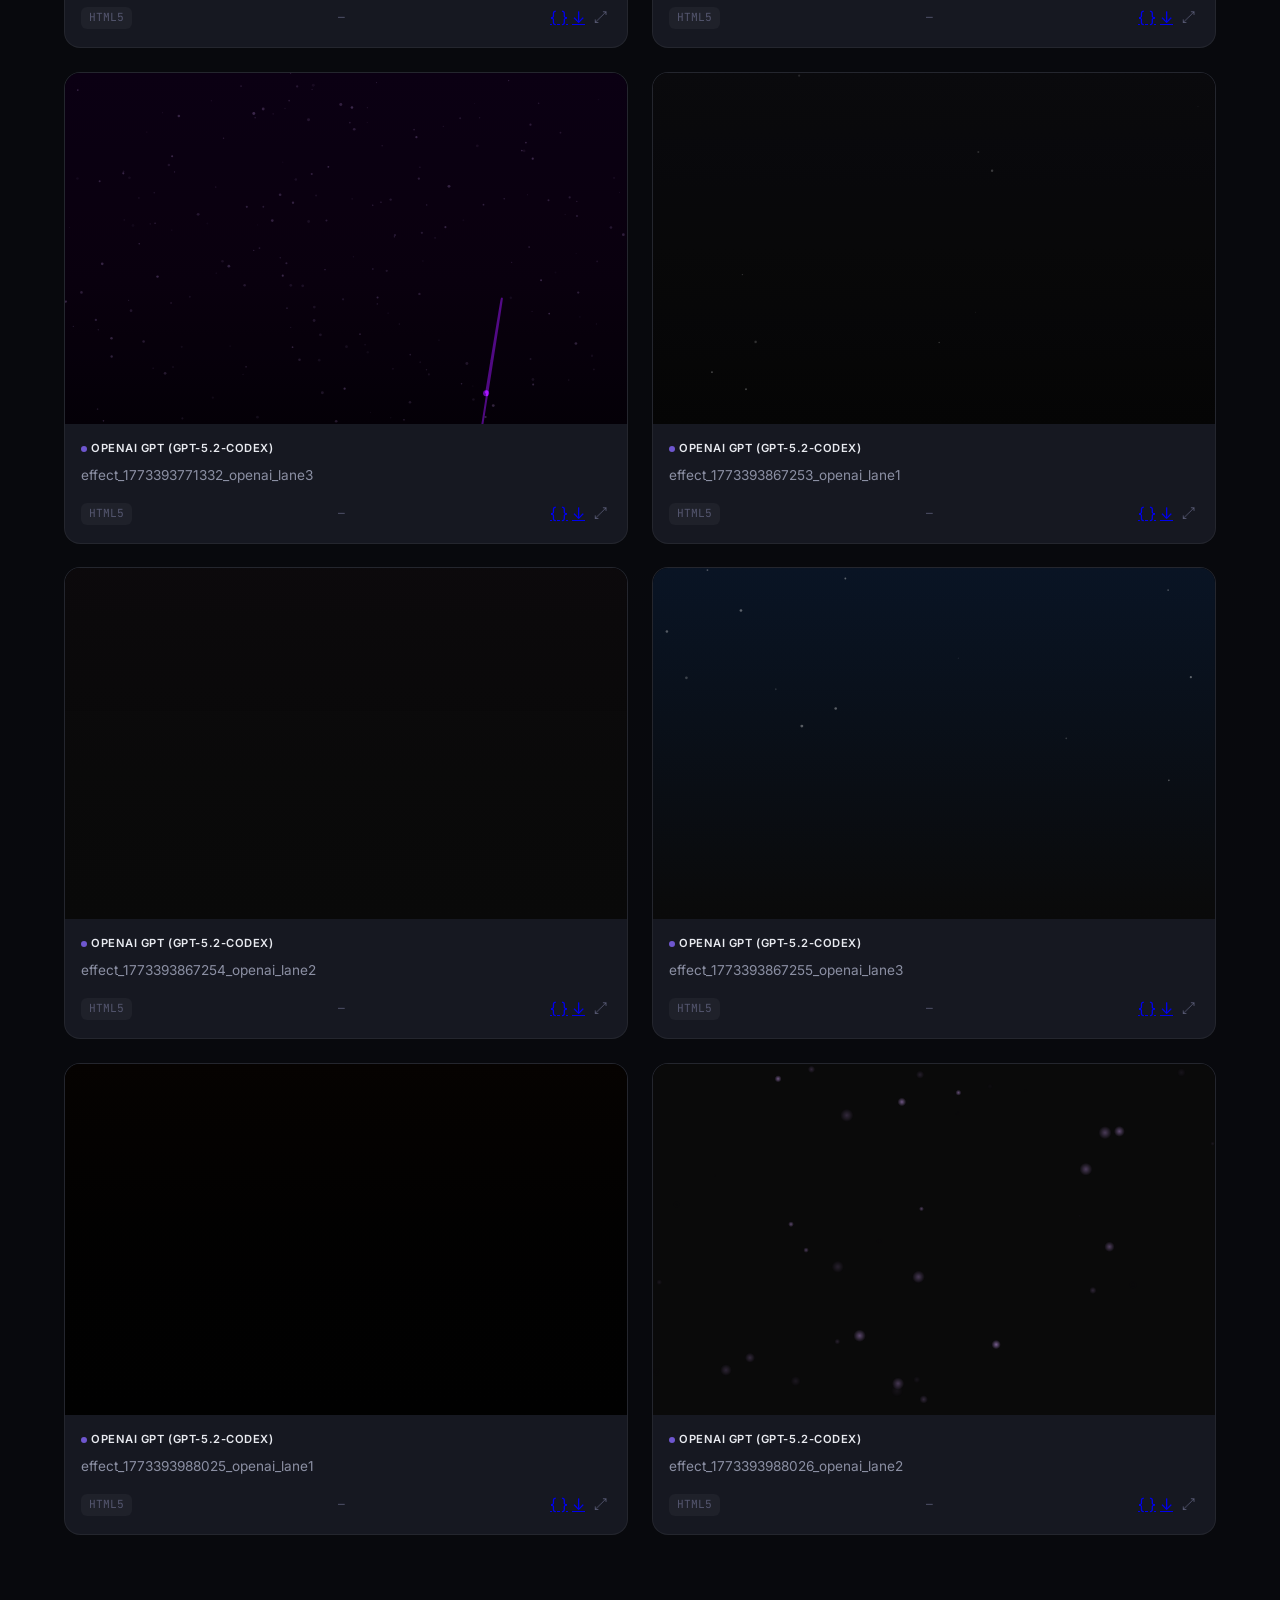
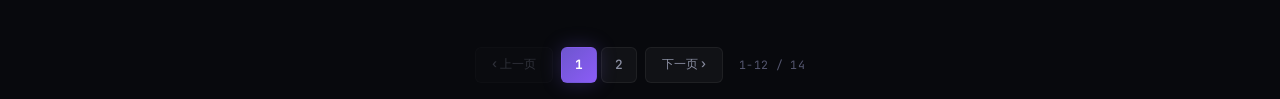
==== commit a4b6d3c9: "Align card layout with AWT and auto-index" ====
--- a/index.html
+++ b/index.html
@@ -1,9 +1,10 @@
 <!DOCTYPE html>
-<html lang="en">
+<html lang="zh-CN">
 <head>
   <meta charset="UTF-8" />
   <meta name="viewport" content="width=device-width, initial-scale=1.0" />
   <title>AWT Engine Hub</title>
+  <meta name="description" content="Community gallery for AWT-generated effects." />
   <link rel="preconnect" href="https://fonts.googleapis.com" />
   <link rel="preconnect" href="https://fonts.gstatic.com" crossorigin />
   <link href="https://fonts.googleapis.com/css2?family=Inter:wght@300;400;500;600;700&family=JetBrains+Mono:wght@400;500&display=swap" rel="stylesheet" />
@@ -20,12 +21,12 @@
     </div>
     <div class="header-right">
       <div class="stats-bar" id="stats-bar">
-        <div class="stat">
-          <span class="stat-value" id="stat-total">0</span>
+        <div class="stat" id="stat-total">
+          <span class="stat-value">0</span>
           <span class="stat-label">总效果</span>
         </div>
-        <div class="stat">
-          <span class="stat-value" id="stat-pages">0</span>
+        <div class="stat" id="stat-pages">
+          <span class="stat-value">0</span>
           <span class="stat-label">页数</span>
         </div>
       </div>
@@ -35,13 +36,13 @@
   <section id="control-panel">
     <div class="controls-row controls-row-extra">
       <div class="topic-control">
-        <label for="search">🔎 搜索</label>
-        <input id="search" type="text" placeholder="Search by theme or model" />
+        <label for="search-input">🔎 搜索</label>
+        <input id="search-input" type="text" placeholder="Search by theme or model" />
       </div>
       <div class="dimension-toggle">
         <label>排序</label>
         <div class="toggle-group">
-          <select id="sort" class="select">
+          <select id="sort-select" class="select">
             <option value="newest">Newest</option>
             <option value="oldest">Oldest</option>
           </select>
@@ -53,24 +54,32 @@
     </div>
   </section>
 
-  <section id="gallery" class="gallery-grid" >
-    <div id="grid" class="grid"></div>
-    <div id="empty" class="empty">No effects yet. Submit one via PR!</div>
-  </section>
+  <main id="gallery">
+    <div class="gallery-grid" id="gallery-grid"></div>
+    <div class="empty-state hidden" id="empty-state">
+      <div class="empty-icon">✦</div>
+      <h2>暂无作品</h2>
+      <p>提交 PR 来添加你的 AWT 作品</p>
+    </div>
+  </main>
 
-  <div class="pagination" id="pager">
-    <button class="btn btn-secondary" id="page-prev">上一页</button>
-    <span class="page-info" id="page-info">1 / 1</span>
-    <button class="btn btn-secondary" id="page-next">下一页</button>
+  <div class="pagination-bar" id="pagination-bar"></div>
+
+  <div class="modal-overlay" id="modal-overlay">
+    <div class="modal-header">
+      <div class="modal-info" id="modal-info">
+        <span class="modal-model"></span>
+        <span class="modal-theme"></span>
+      </div>
+      <div class="modal-actions">
+        <button class="btn btn-icon-only" id="modal-code-btn" title="查看代码">{ }</button>
+        <button class="btn btn-icon-only" id="modal-download-btn" title="下载">↓</button>
+        <button class="btn btn-icon-only" id="modal-close-btn" title="关闭">✕</button>
+      </div>
+    </div>
+    <iframe id="modal-iframe" sandbox="allow-scripts allow-same-origin"></iframe>
   </div>
 
-  <div id="modal" class="modal">
-    <div class="inner">
-      <button id="modal-close" class="btn close">Close</button>
-      <iframe id="modal-frame" sandbox="allow-scripts" title="Fullscreen"></iframe>
-    </div>
-  </div>
-
-  <script src="assets/app.js"></script>
+  <script type="module" src="assets/app.js"></script>
 </body>
 </html>
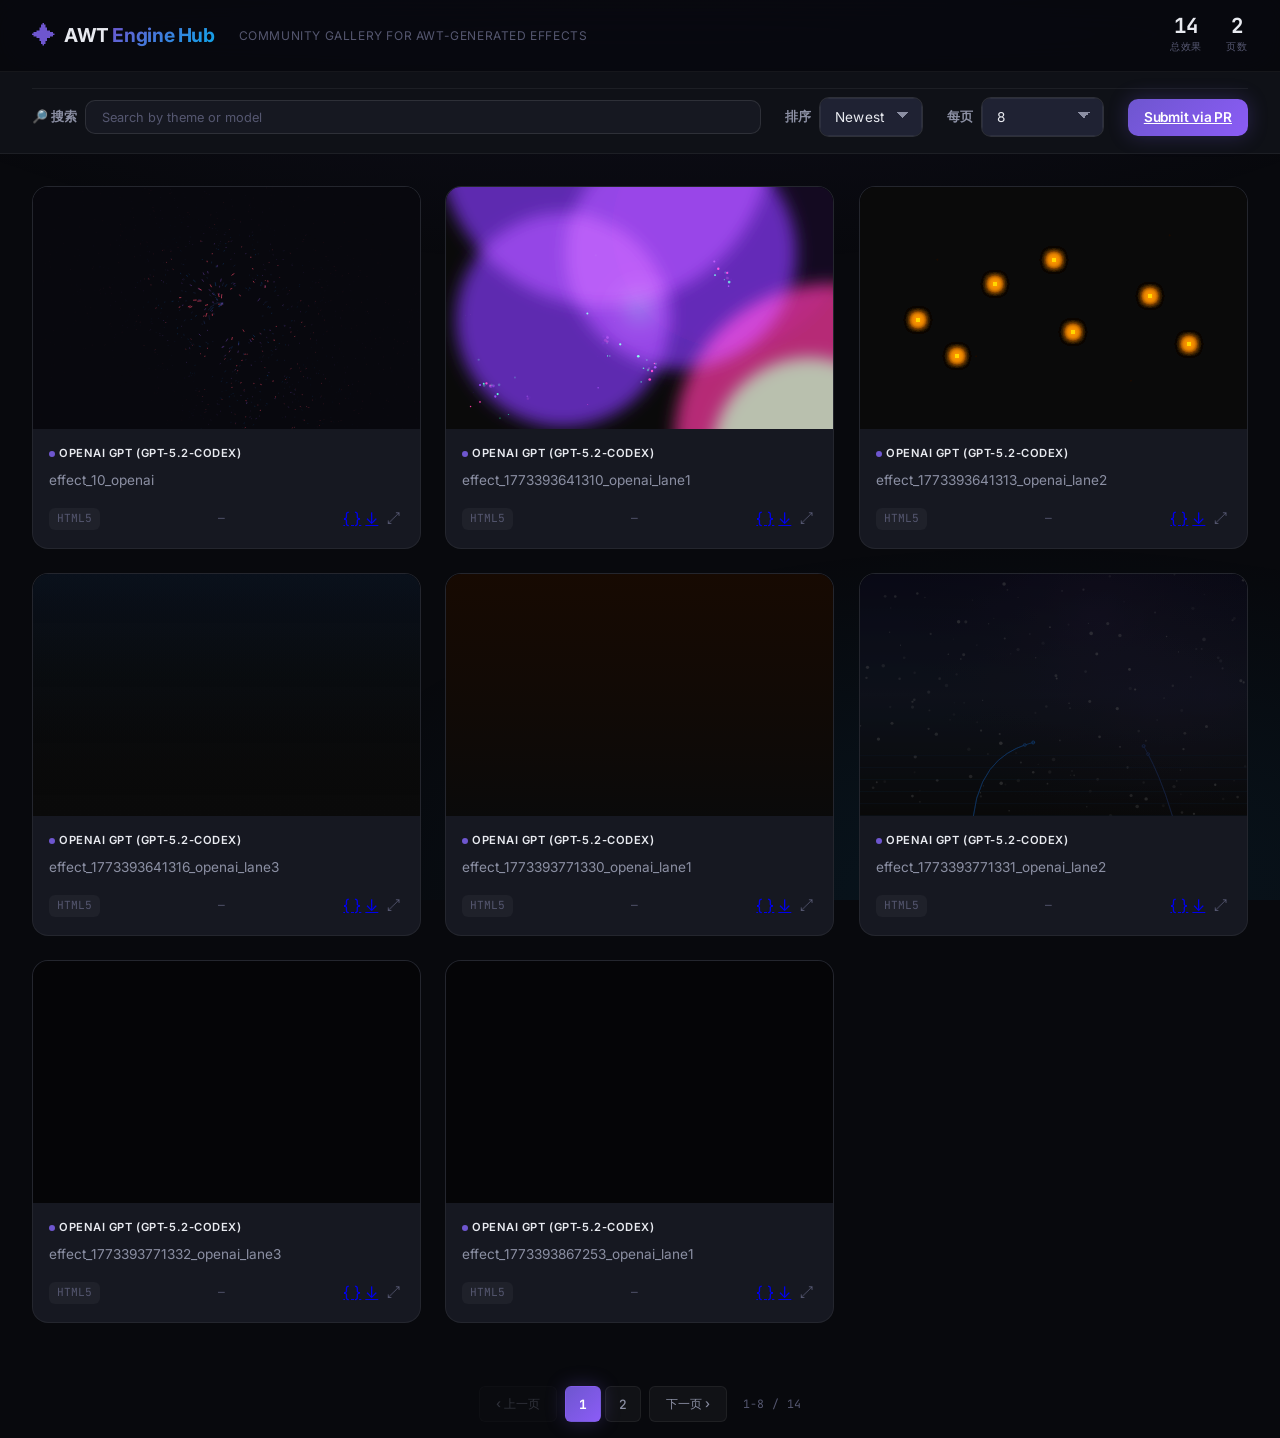
==== commit 300a8f09: "Add adjustable page size" ====
--- a/index.html
+++ b/index.html
@@ -48,6 +48,12 @@
           </select>
         </div>
       </div>
+      <div class="dimension-toggle">
+        <label for="page-size-input">每页</label>
+        <div class="toggle-group">
+          <input id="page-size-input" class="select" type="number" min="4" max="20" value="8" />
+        </div>
+      </div>
       <div class="evolution-control">
         <a class="btn btn-primary" href="https://github.com/sge2a/AWT-Engine-Hub/new/main/effects" target="_blank">Submit via PR</a>
       </div>
--- a/assets/style.css
+++ b/assets/style.css
@@ -191,23 +191,6 @@
   gap: var(--space-md);
 }
 
-.gallery-grid {
-  padding: 0 var(--space-xl) var(--space-2xl);
-}
-
-.pagination {
-  display: flex;
-  align-items: center;
-  justify-content: center;
-  gap: var(--space-md);
-  padding-bottom: var(--space-2xl);
-}
-
-.page-info {
-  color: var(--text-secondary);
-  font-family: var(--font-mono);
-}
-
 .controls-row {
   display: flex;
   align-items: center;
@@ -1484,3 +1467,30 @@
     grid-template-columns: 1fr;
   }
 }
+
+/* === Select (Hub) === */
+.select {
+  appearance: none;
+  -webkit-appearance: none;
+  -moz-appearance: none;
+  background-color: var(--bg-elevated);
+  color: var(--text-primary);
+  border: 1px solid var(--border-subtle);
+  border-radius: var(--radius-sm);
+  padding: 10px 36px 10px 14px;
+  font-family: var(--font-sans);
+  font-size: 0.85rem;
+  letter-spacing: 0.02em;
+  position: relative;
+  background-image: linear-gradient(45deg, transparent 50%, var(--text-secondary) 50%),
+    linear-gradient(135deg, var(--text-secondary) 50%, transparent 50%);
+  background-position: calc(100% - 18px) calc(50% - 2px), calc(100% - 12px) calc(50% - 2px);
+  background-size: 6px 6px, 6px 6px;
+  background-repeat: no-repeat;
+}
+
+.select:focus {
+  outline: none;
+  border-color: var(--accent-primary);
+  box-shadow: 0 0 0 2px rgba(110, 86, 207, 0.2);
+}
